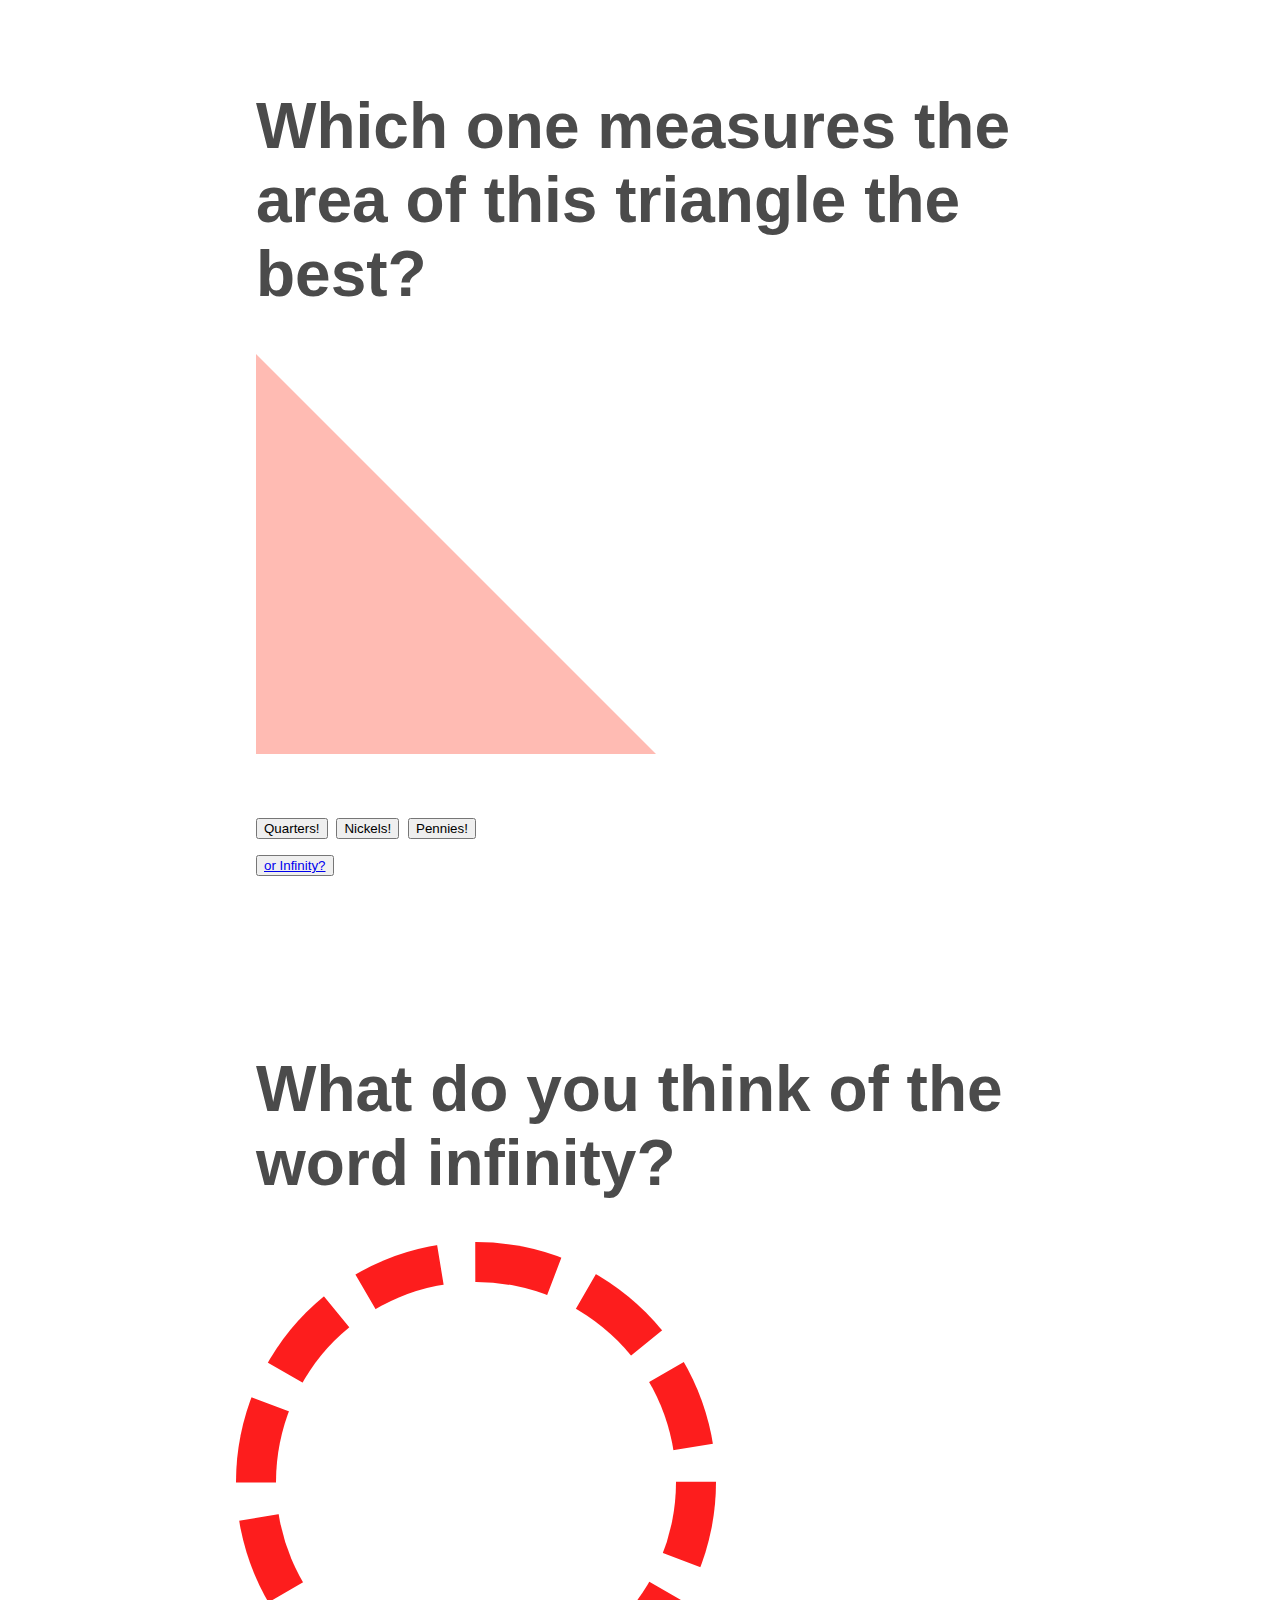
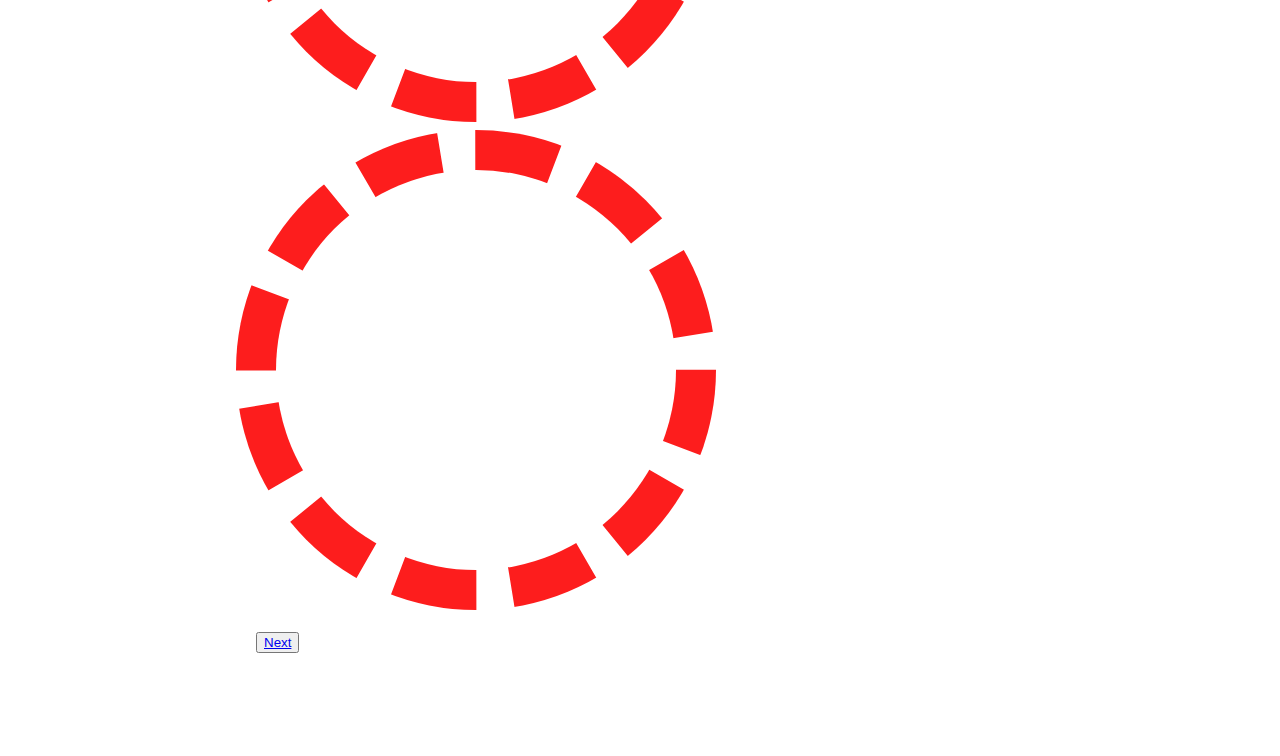
==== index.html @ 2dedaae7 "infinity" ====
<!DOCTYPE html>

<head>
    <title>Calculus for Little Kids</title>
    <link rel="stylesheet" href="style.css">
    <link rel="stylesheet" href="animation.css">
</head>

<body>
    <div id="1" class="page">
        <h1>Which one measures the area of this triangle the best?</h1>
        <div class="trisim">
            <div class="triangle"></div>
            <div id="quarters">
                <span class="quarter"></span>
                <br>
                <span class="quarter"></span>
                <span class="quarter"></span>
                <br>
                <span class="quarter"></span>
                <span class="quarter"></span>
                <span class="quarter"></span>
                <br>
                <span class="quarter"></span>
                <span class="quarter"></span>
                <span class="quarter"></span>
                <span class="quarter"></span>
            </div>
            <div id="nickels">
                <span class="nickel"></span>
                <br>
                <span class="nickel"></span>
                <span class="nickel"></span>
                <br>
                <span class="nickel"></span>
                <span class="nickel"></span>
                <span class="nickel"></span>
                <br>
                <span class="nickel"></span>
                <span class="nickel"></span>
                <span class="nickel"></span>
                <span class="nickel"></span>
                <br>
                <span class="nickel"></span>
                <span class="nickel"></span>
                <span class="nickel"></span>
                <span class="nickel"></span>
                <span class="nickel"></span>
            </div>
            <div id="pennies">
                <span class="penny"></span>
                <br>
                <span class="penny"></span>
                <span class="penny"></span>
                <br>
                <span class="penny"></span>
                <span class="penny"></span>
                <span class="penny"></span>
                <br>
                <span class="penny"></span>
                <span class="penny"></span>
                <span class="penny"></span>
                <span class="penny"></span>
                <br>
                <span class="penny"></span>
                <span class="penny"></span>
                <span class="penny"></span>
                <span class="penny"></span>
                <span class="penny"></span>
                <br>
                <span class="penny"></span>
                <span class="penny"></span>
                <span class="penny"></span>
                <span class="penny"></span>
                <span class="penny"></span>
                <span class="penny"></span>
            </div>
        </div>
        <div>
            <button onclick="quarters()">Quarters!</button>
            <button onclick="nickels()">Nickels!</button>
            <button onclick="pennies()">Pennies!</button>
        </div>
        <script>
            function quarters() {
                var x = document.getElementById("quarters");
                if (x.style.display === "none") {
                    x.style.display = "block";
                    document.getElementById("nickels").style.display = "none";
                    document.getElementById("pennies").style.display = "none";
                } else {
                    x.style.display = "none";
                }
            }
            function nickels() {
                var x = document.getElementById("nickels");
                if (x.style.display === "none") {
                    x.style.display = "block";
                    document.getElementById("quarters").style.display = "none";
                    document.getElementById("pennies").style.display = "none";
                } else {
                    x.style.display = "none";
                }
            }
            function pennies() {
                var x = document.getElementById("pennies");
                if (x.style.display === "none") {
                    x.style.display = "block";
                    document.getElementById("quarters").style.display = "none";
                    document.getElementById("nickels").style.display = "none";
                } else {
                    x.style.display = "none";
                }
            }
        </script>
        <button><a href="#2">or Infinity?</a></button>
    </div>
    <div id="2" class="page">
        <h1>What do you think of the word infinity?</h1>
        <div class="infinity">
            <div id="infinity1"></div>
            <div id="infinity2"></div>
        </div>

        <button><a href="#1">Next</a></button>
    </div>
</body>

</html>
---- style.css ----
html {
    scroll-behavior: smooth;
}

body {
    margin-left: 20%;
    margin-right: 20%;
    color: rgb(75, 75, 75);
    font-family: Calibri, sans-serif;
    font-size: xx-large;
}

.page {
    padding-top: 5%;
    padding-bottom: 12%;
}
.trisim{
    height:450px;
}
.triangle {
    width: 0px;
    height: 0px;
    border-style: solid;
    border-width: 400px 0 0 400px;
    border-color: transparent transparent transparent #ff46325e;
    z-index: 2;
    transform: rotate(0deg);
}
#quarters {
    margin-top: -400px;
    margin-left: -25px;
    display: none;
    z-index: 1;
}
.quarter {
    height: 100px;
    width: 100px;
    background: url("https://upload.wikimedia.org/wikipedia/en/0/0f/2022_Washington_quarter_obverse.jpeg");
    background-size: 100px;
    border-radius: 50%;
    display: inline-block;
}
#nickels {
    margin-top: -400px;
    margin-left: -25px;
    display: none;
    z-index: 1;
}
.nickel {
    height: 80px;
    width: 80px;
    background: url("https://upload.wikimedia.org/wikipedia/en/c/ce/US_Nickel_Obverse.jpeg");
    background-size: 80px;
    border-radius: 50%;
    display: inline-block;
}
#pennies {
    margin-top: -400px;
    margin-left: -25px;
    display: none;
    z-index: 1;
}
.penny {
    height: 62px;
    width: 62px;
    background: url("https://upload.wikimedia.org/wikipedia/commons/thumb/2/2e/US_One_Cent_Obv.png/220px-US_One_Cent_Obv.png");
    background-size: 62px;
    border-radius: 50%;
    display: inline-block;
}
#infinity1, #infinity2 {
    background-size: contain;
    border: dashed 40px;
    border-color:#fd1d1d;
    width: 400px;
    height: 400px;
    border-radius: 50%;
    margin-left: -20px;
    animation-name: spin;
    animation-duration: 2000ms;
    animation-iteration-count: infinite;
    animation-timing-function: linear; 
    display: inline-block;
    }
    @keyframes spin {
      from {
            transform:rotate(0deg);
        }
        to {
            transform:rotate(360deg);
        }
    }
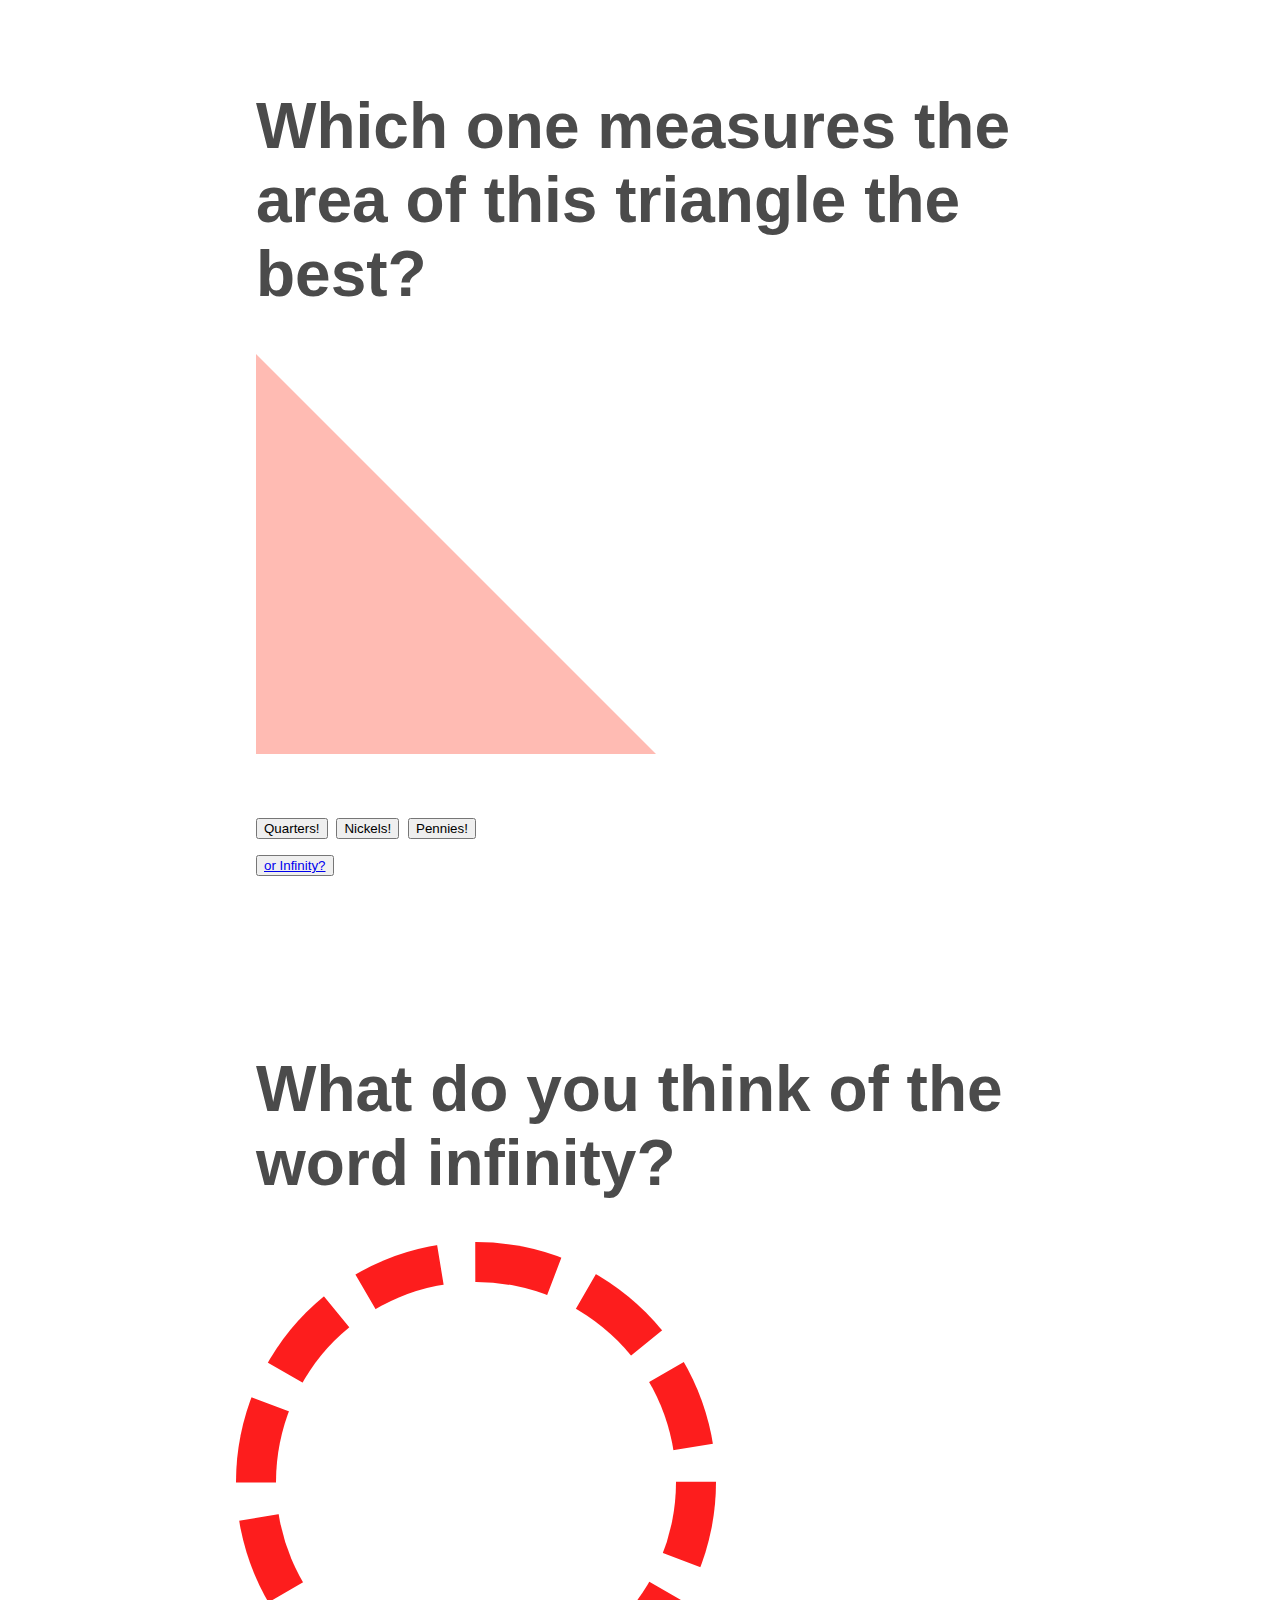
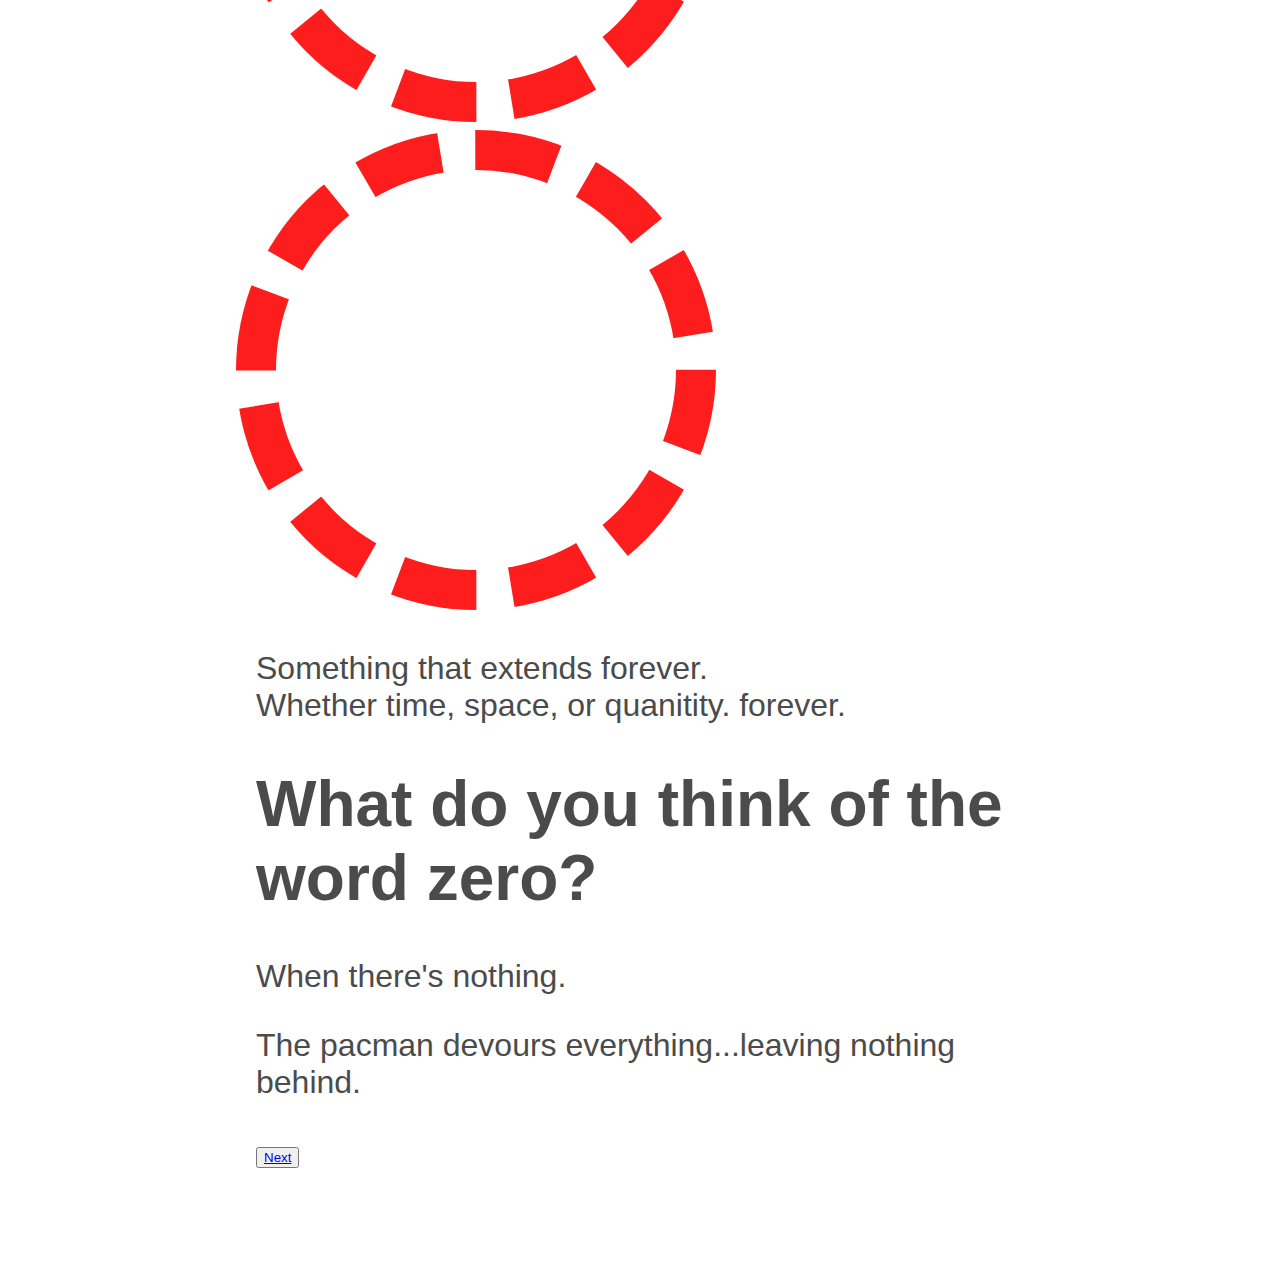
==== commit ce8cd9d9: "added other parts" ====
--- a/index.html
+++ b/index.html
@@ -3,7 +3,6 @@
 <head>
     <title>Calculus for Little Kids</title>
     <link rel="stylesheet" href="style.css">
-    <link rel="stylesheet" href="animation.css">
 </head>
 
 <body>
@@ -121,6 +120,13 @@
             <div id="infinity1"></div>
             <div id="infinity2"></div>
         </div>
+        <p>Something that extends forever.<br> Whether time, space, or quanitity. forever.</p>
+
+        <h1>What do you think of the word zero?</h1>
+        <p>When there's nothing.</p>
+        <p>The pacman devours everything...leaving nothing behind.</p>
+
+        
 
         <button><a href="#1">Next</a></button>
     </div>
--- a/style.css
+++ b/style.css
@@ -77,7 +77,7 @@
     border-radius: 50%;
     margin-left: -20px;
     animation-name: spin;
-    animation-duration: 2000ms;
+    animation-duration: 5000ms;
     animation-iteration-count: infinite;
     animation-timing-function: linear; 
     display: inline-block;
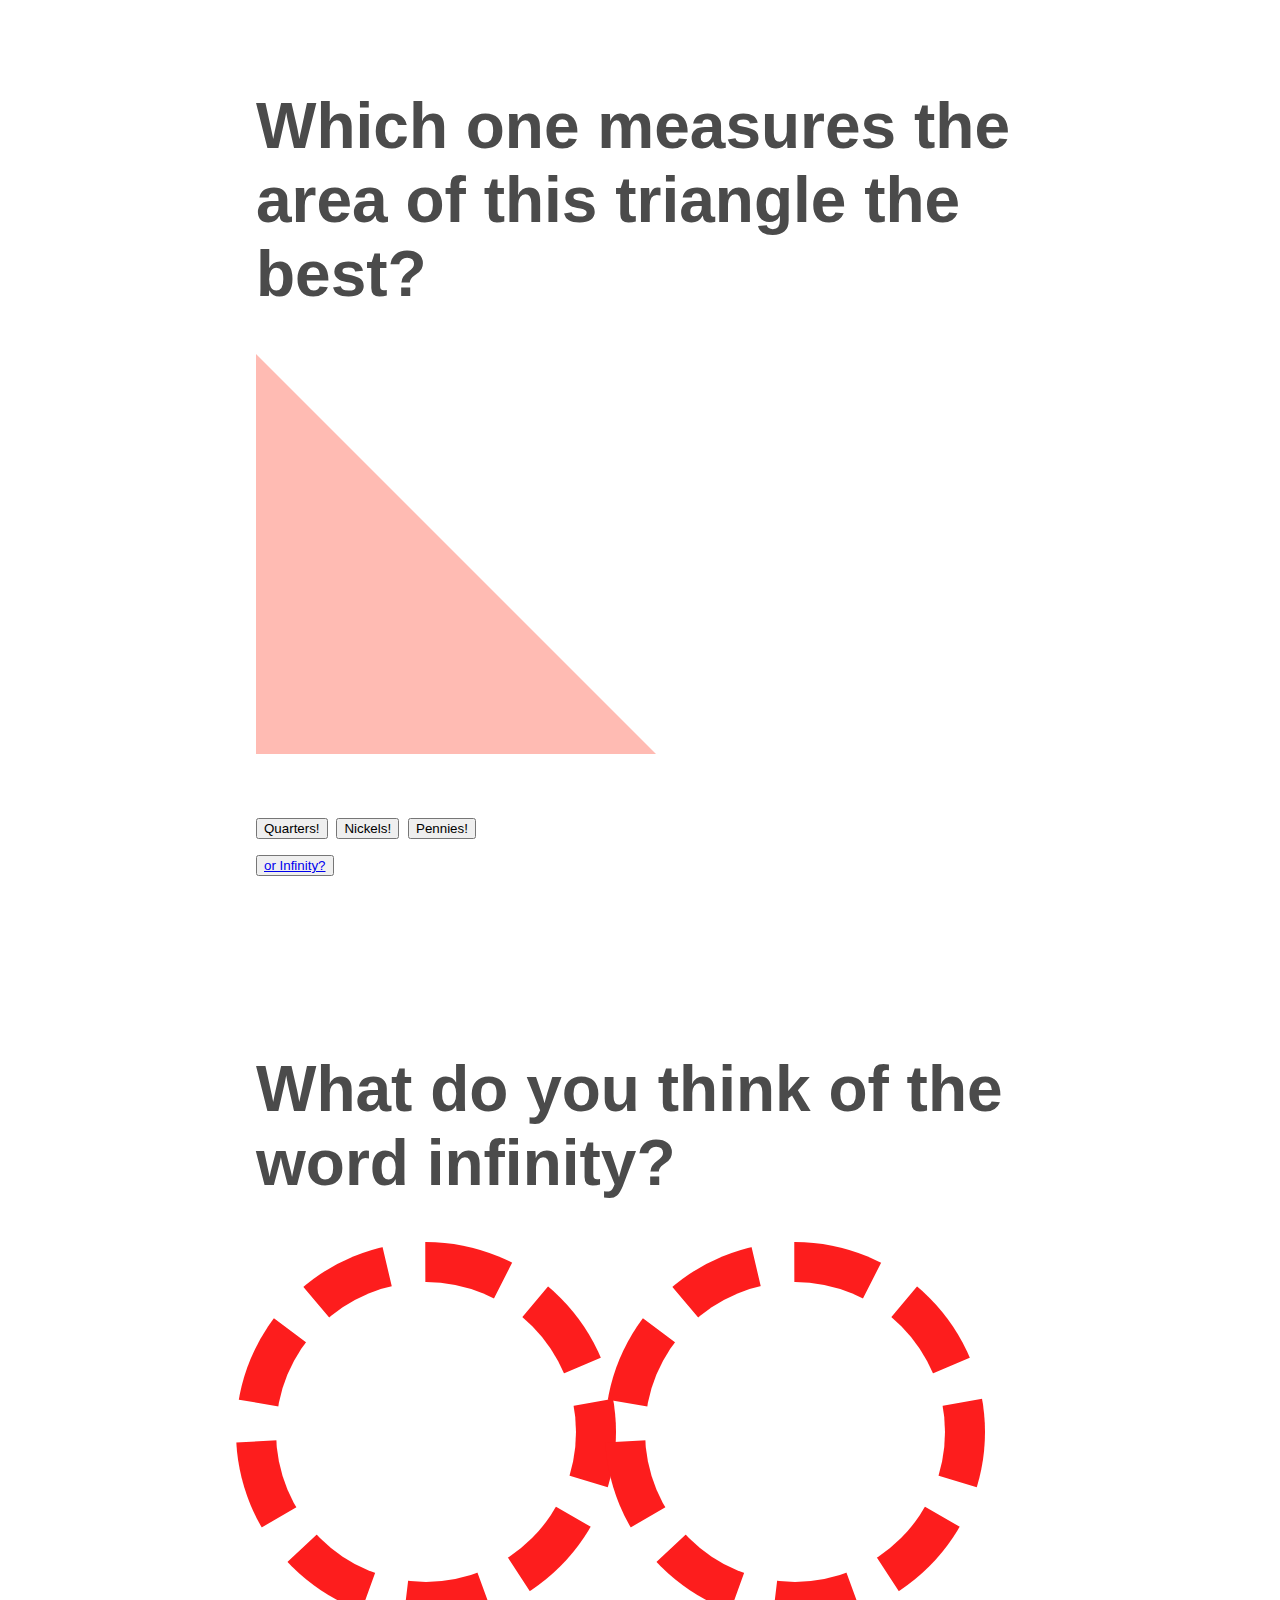
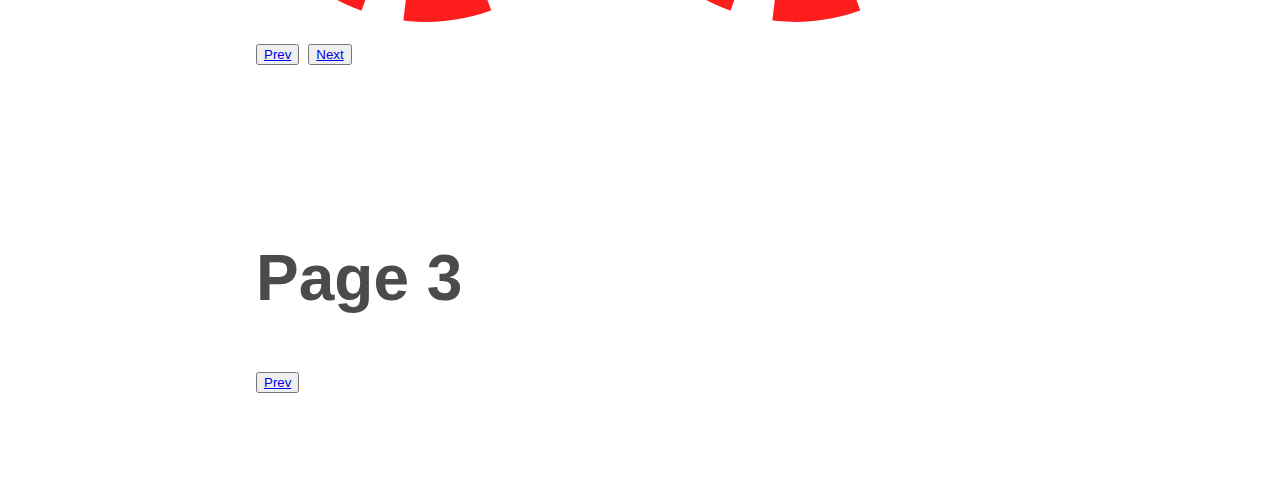
==== commit 8676af34: "idk" ====
--- a/index.html
+++ b/index.html
@@ -3,6 +3,7 @@
 <head>
     <title>Calculus for Little Kids</title>
     <link rel="stylesheet" href="style.css">
+    <link rel="stylesheet" href="animation.css">
 </head>
 
 <body>
@@ -120,15 +121,14 @@
             <div id="infinity1"></div>
             <div id="infinity2"></div>
         </div>
-        <p>Something that extends forever.<br> Whether time, space, or quanitity. forever.</p>
 
-        <h1>What do you think of the word zero?</h1>
-        <p>When there's nothing.</p>
-        <p>The pacman devours everything...leaving nothing behind.</p>
+        <button><a href="#1">Prev</a></button>
+        <button><a href="#3">Next</a></button>
+    </div>
+    <div id="3" class="page">
+        <h1>Page 3</h1>
 
-        
-
-        <button><a href="#1">Next</a></button>
+        <button><a href="#2">Prev</a></button>
     </div>
 </body>
 
--- a/style.css
+++ b/style.css
@@ -72,12 +72,12 @@
     background-size: contain;
     border: dashed 40px;
     border-color:#fd1d1d;
-    width: 400px;
-    height: 400px;
+    width: 300px;
+    height: 300px;
     border-radius: 50%;
     margin-left: -20px;
     animation-name: spin;
-    animation-duration: 5000ms;
+    animation-duration: 2000ms;
     animation-iteration-count: infinite;
     animation-timing-function: linear; 
     display: inline-block;
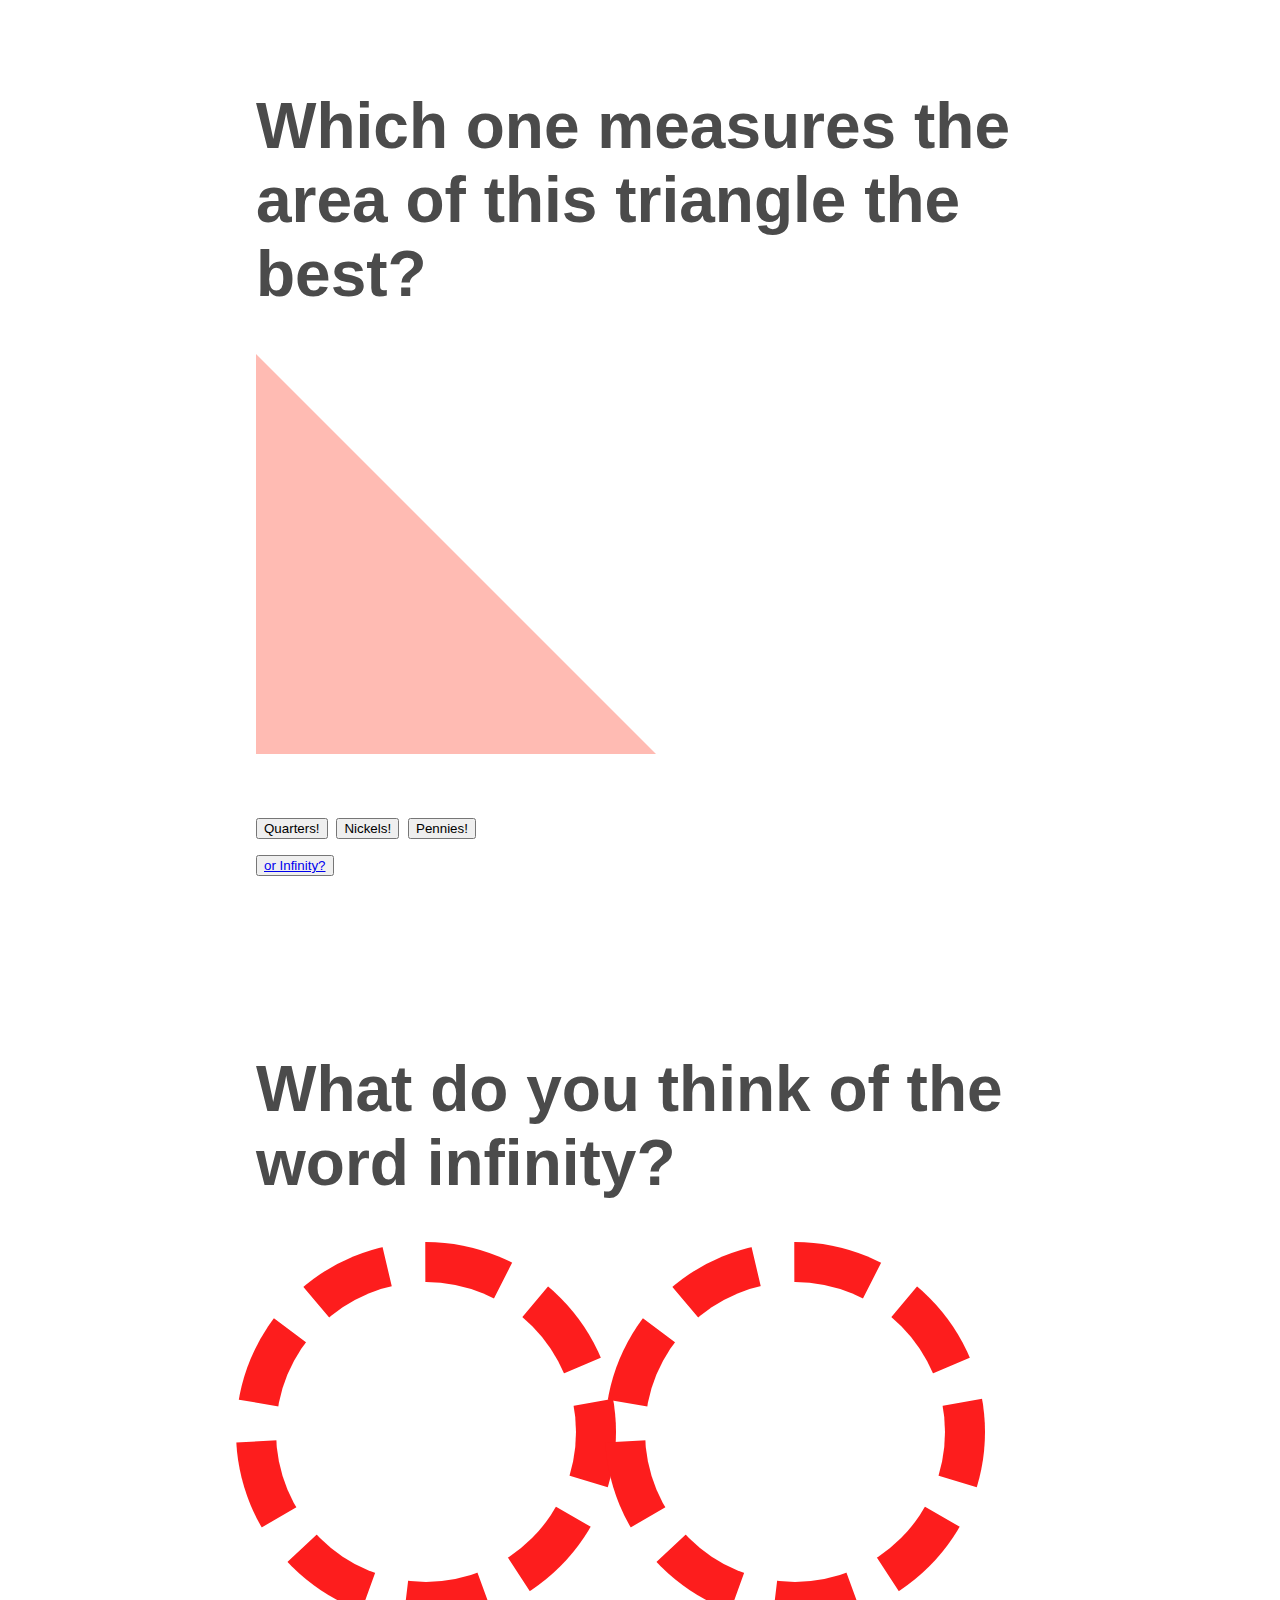
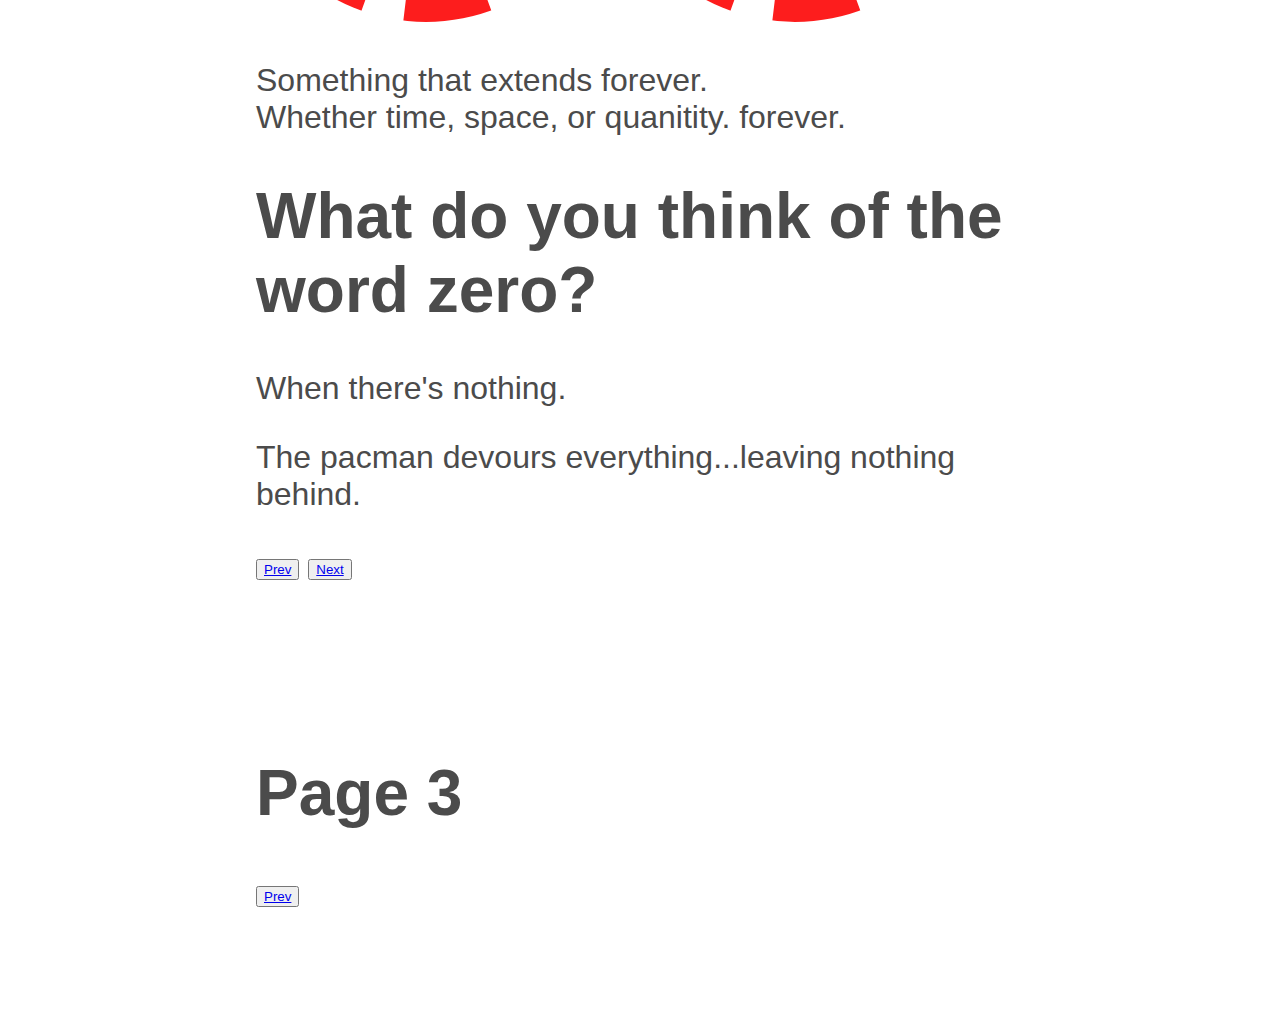
==== commit e756f214: "Merge branch 'main' of https://github.com/yushayusha/tamuhack2024" ====
--- a/index.html
+++ b/index.html
@@ -3,7 +3,6 @@
 <head>
     <title>Calculus for Little Kids</title>
     <link rel="stylesheet" href="style.css">
-    <link rel="stylesheet" href="animation.css">
 </head>
 
 <body>
@@ -121,6 +120,13 @@
             <div id="infinity1"></div>
             <div id="infinity2"></div>
         </div>
+        <p>Something that extends forever.<br> Whether time, space, or quanitity. forever.</p>
+
+        <h1>What do you think of the word zero?</h1>
+        <p>When there's nothing.</p>
+        <p>The pacman devours everything...leaving nothing behind.</p>
+
+        
 
         <button><a href="#1">Prev</a></button>
         <button><a href="#3">Next</a></button>
--- a/style.css
+++ b/style.css
@@ -77,7 +77,7 @@
     border-radius: 50%;
     margin-left: -20px;
     animation-name: spin;
-    animation-duration: 2000ms;
+    animation-duration: 5000ms;
     animation-iteration-count: infinite;
     animation-timing-function: linear; 
     display: inline-block;
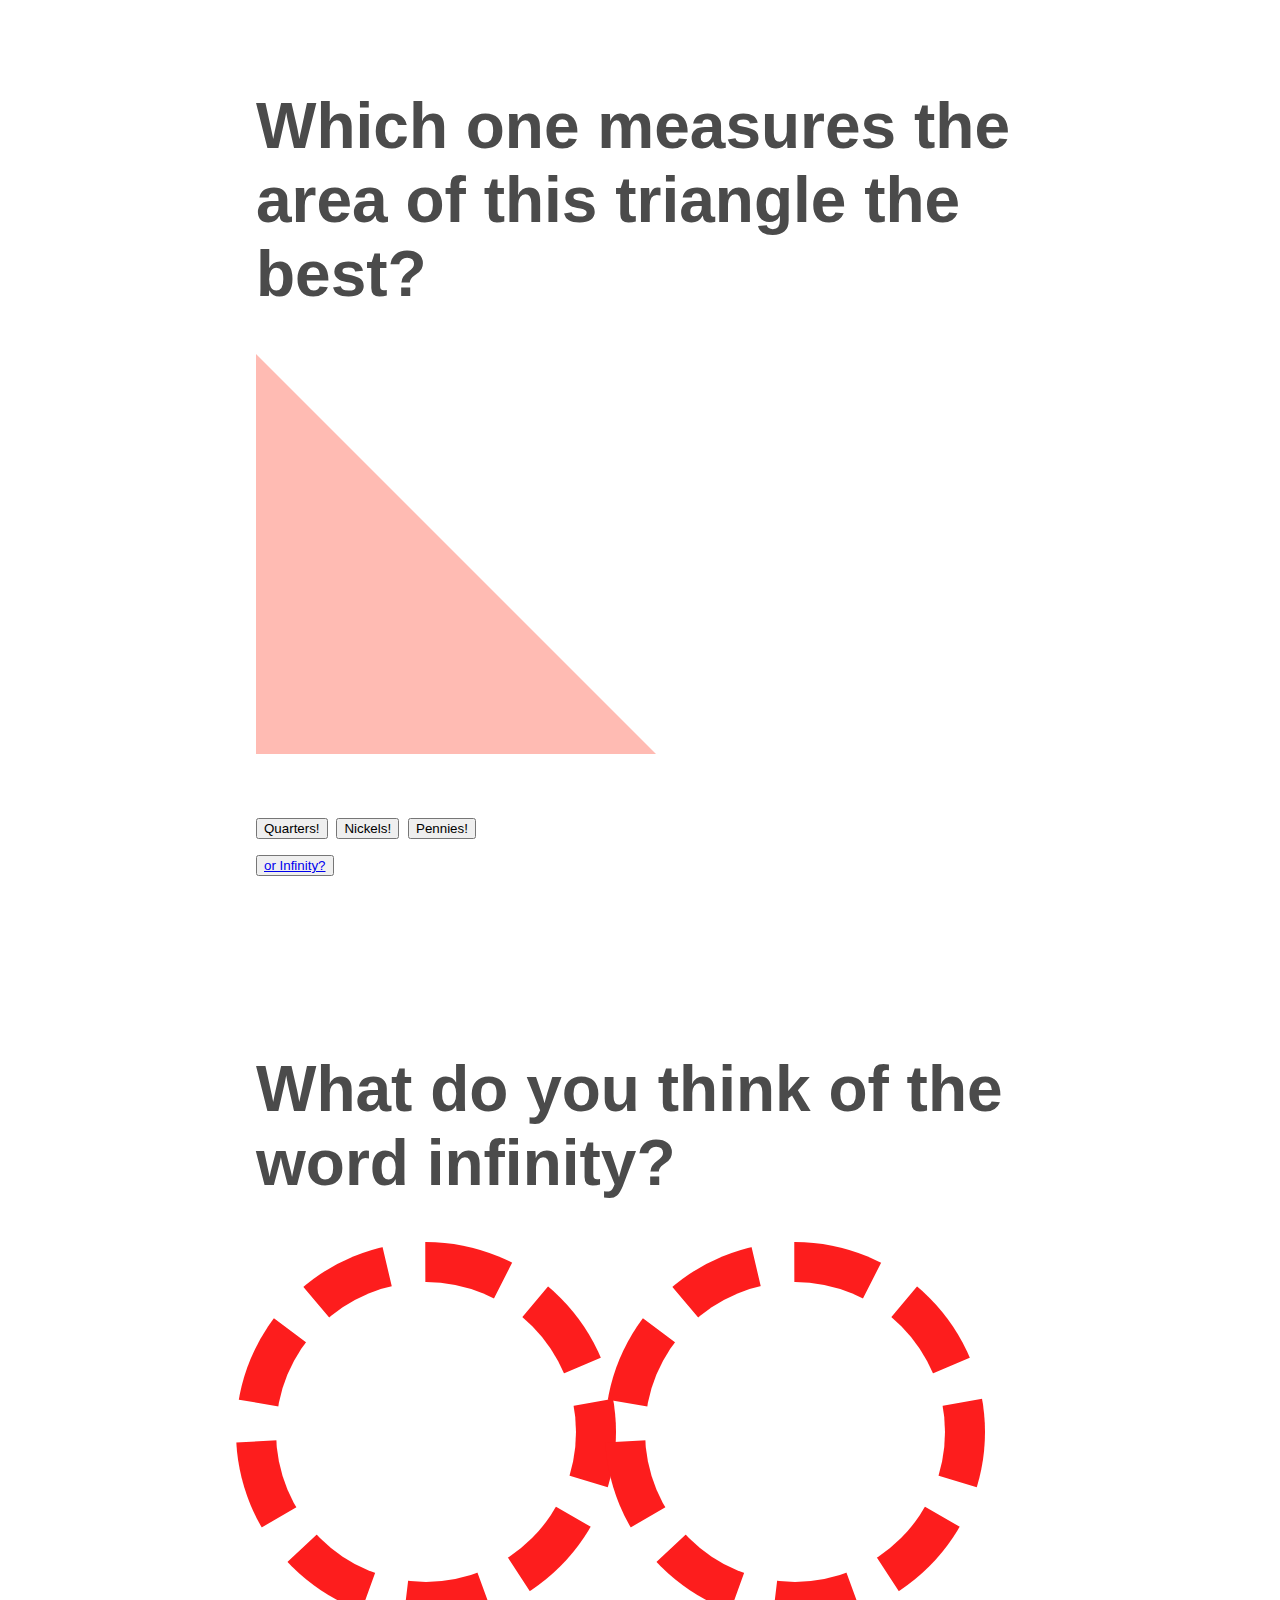
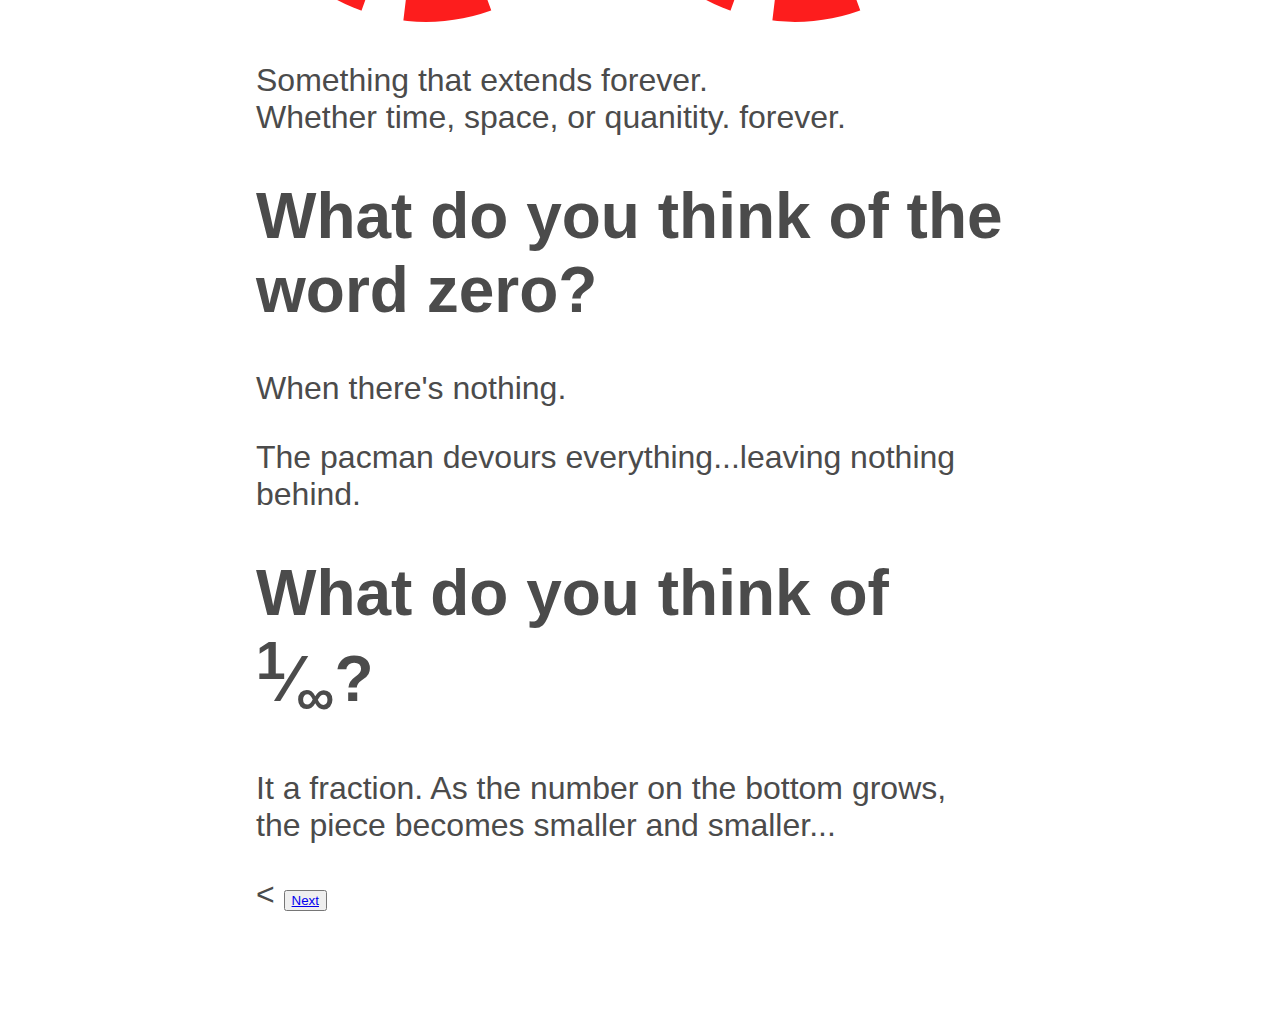
==== commit 12ea3cd4: "eee" ====
--- a/index.html
+++ b/index.html
@@ -126,15 +126,11 @@
         <p>When there's nothing.</p>
         <p>The pacman devours everything...leaving nothing behind.</p>
 
-        
+        <h1>What do you think of <sup>1</sup>&frasl;<sub><span>&#8734;</span></sub>?</h1>
+        <p>It a fraction. As the number on the bottom grows, <br> the piece becomes smaller and smaller...</p>
+        <
 
-        <button><a href="#1">Prev</a></button>
-        <button><a href="#3">Next</a></button>
-    </div>
-    <div id="3" class="page">
-        <h1>Page 3</h1>
-
-        <button><a href="#2">Prev</a></button>
+        <button><a href="#1">Next</a></button>
     </div>
 </body>
 
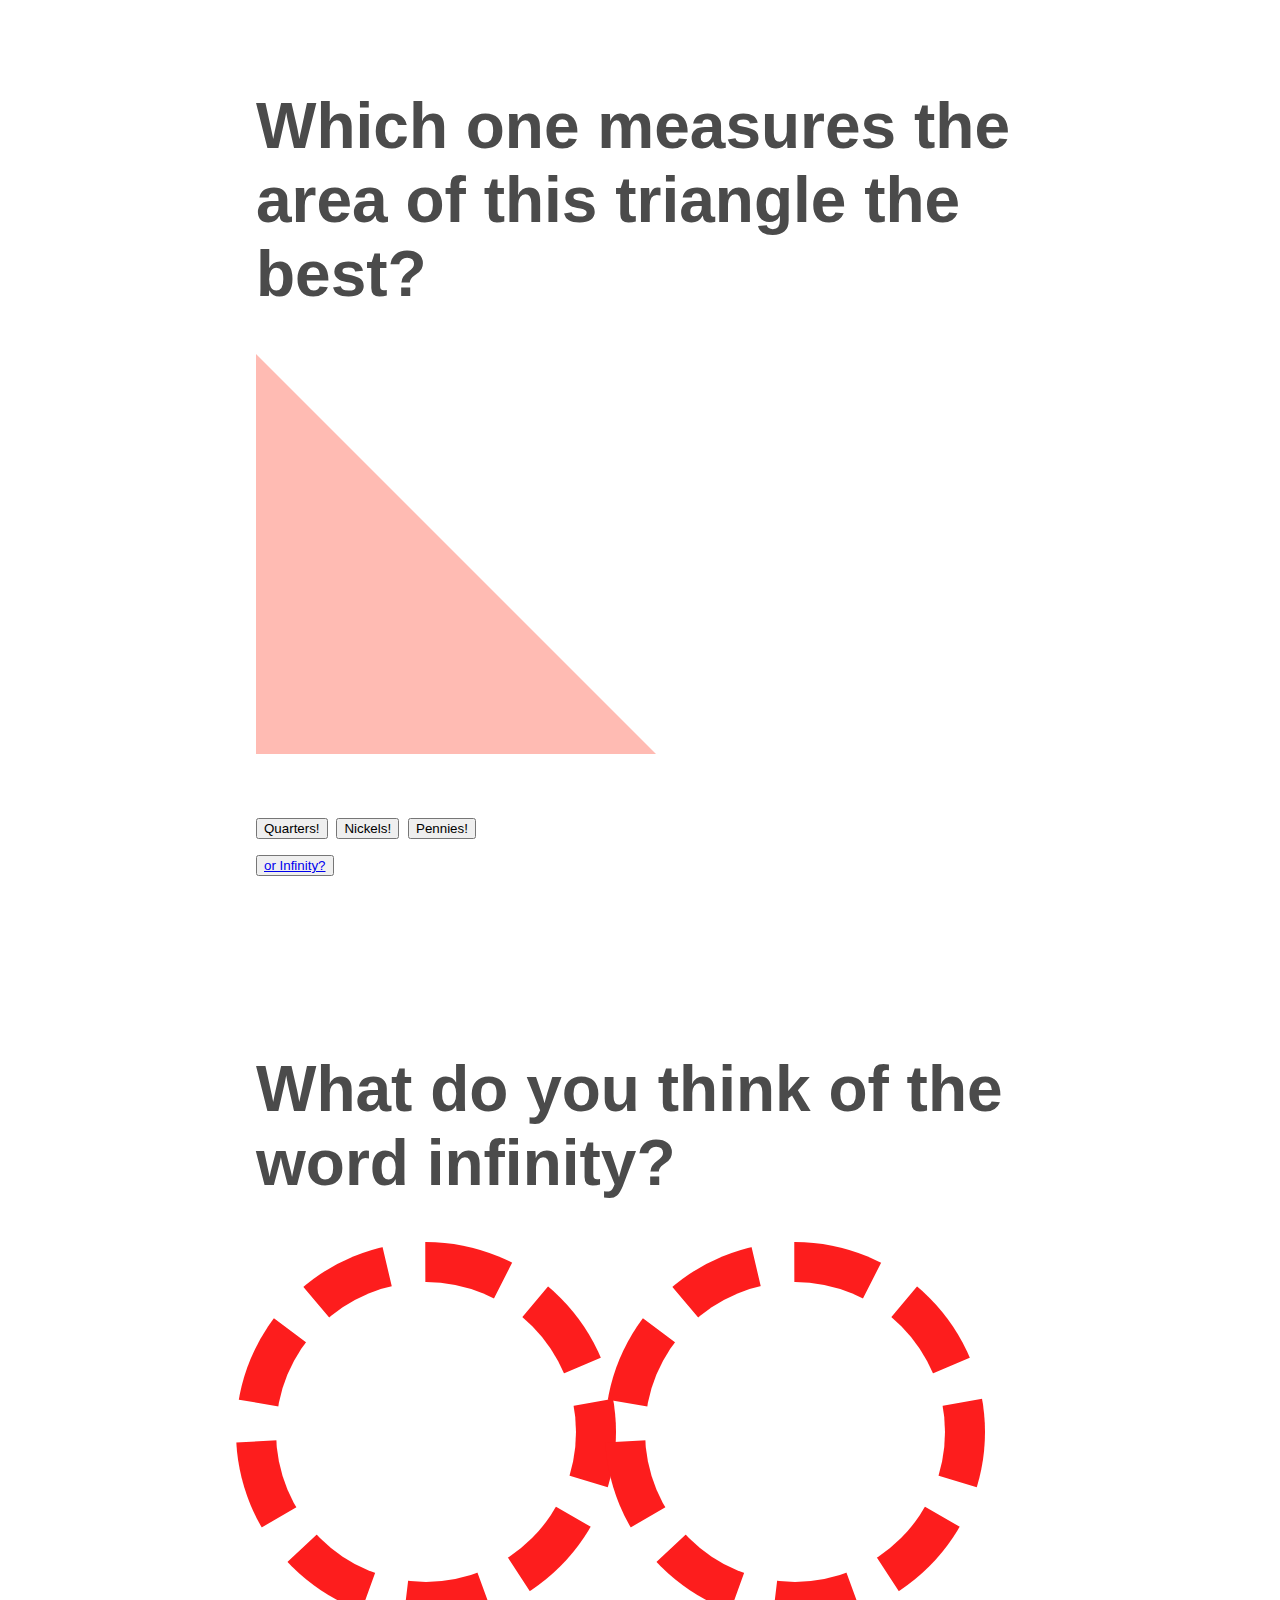
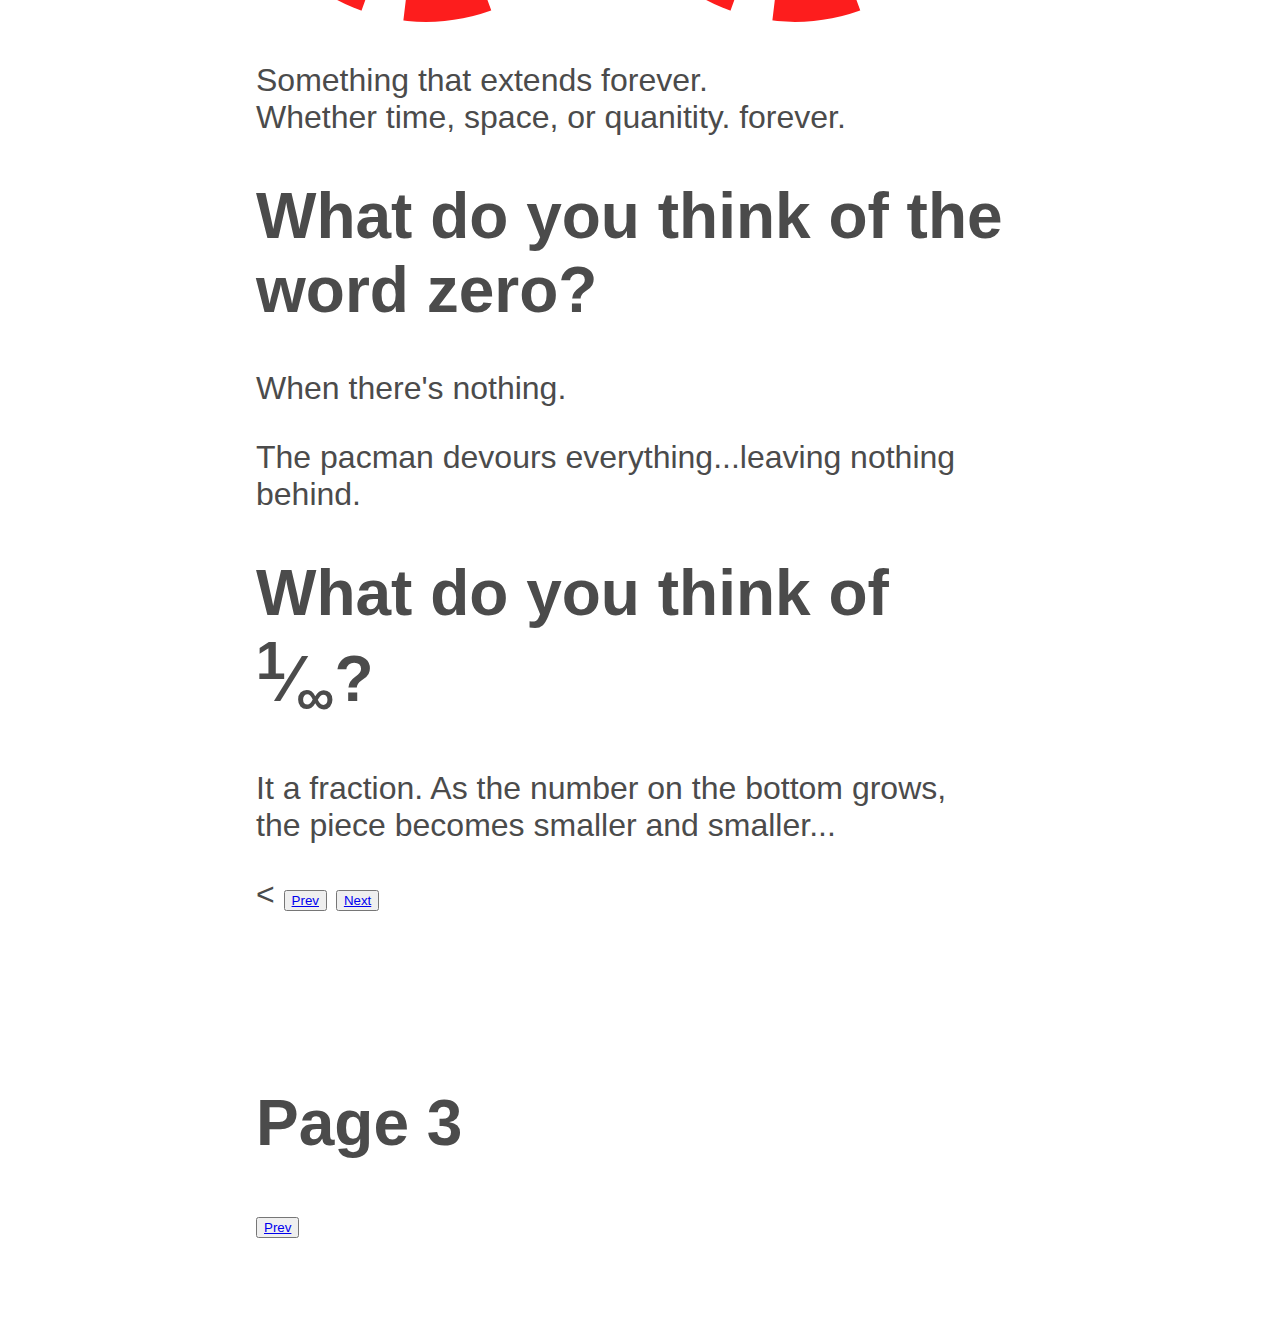
==== commit 2b3f03b0: "Merge branch 'main' of https://github.com/yushayusha/tamuhack2024" ====
--- a/index.html
+++ b/index.html
@@ -130,7 +130,13 @@
         <p>It a fraction. As the number on the bottom grows, <br> the piece becomes smaller and smaller...</p>
         <
 
-        <button><a href="#1">Next</a></button>
+        <button><a href="#1">Prev</a></button>
+        <button><a href="#3">Next</a></button>
+    </div>
+    <div id="3" class="page">
+        <h1>Page 3</h1>
+
+        <button><a href="#2">Prev</a></button>
     </div>
 </body>
 
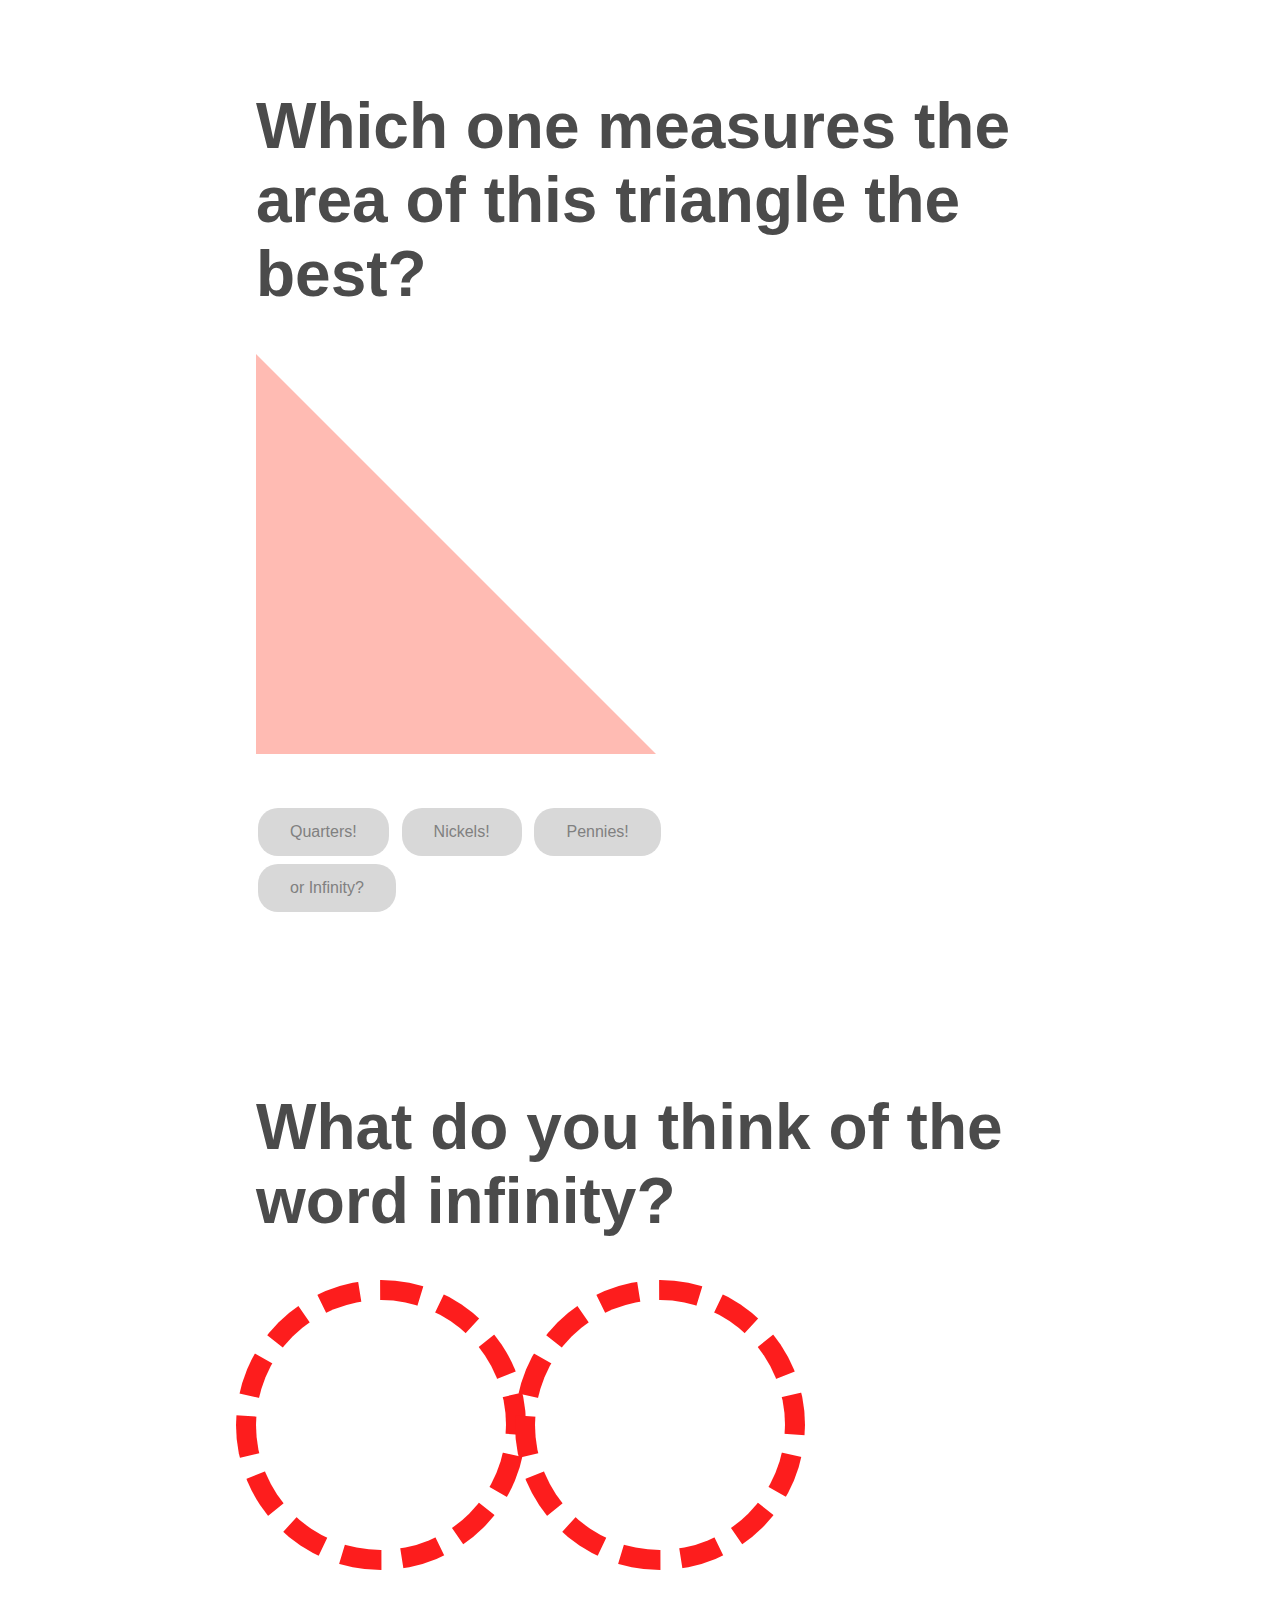
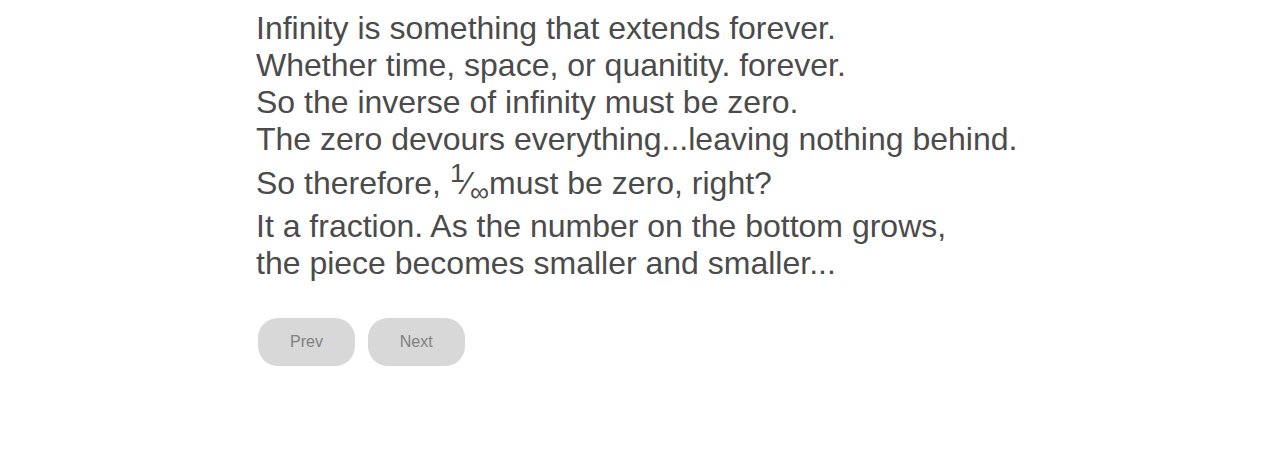
==== commit 1b55661f: "revised page 2" ====
--- a/index.html
+++ b/index.html
@@ -120,23 +120,13 @@
             <div id="infinity1"></div>
             <div id="infinity2"></div>
         </div>
-        <p>Something that extends forever.<br> Whether time, space, or quanitity. forever.</p>
-
-        <h1>What do you think of the word zero?</h1>
-        <p>When there's nothing.</p>
-        <p>The pacman devours everything...leaving nothing behind.</p>
-
-        <h1>What do you think of <sup>1</sup>&frasl;<sub><span>&#8734;</span></sub>?</h1>
-        <p>It a fraction. As the number on the bottom grows, <br> the piece becomes smaller and smaller...</p>
-        <
-
+        <p>Infinity is something that extends forever.<br> Whether time, space, or quanitity. forever.
+        <br>So the inverse of infinity must be zero.
+        <br>The zero devours everything...leaving nothing behind.<br>So therefore,
+            <sup>1</sup>&frasl;<sub><span>&#8734;</span></sub>must be zero, right?<br>
+        It a fraction. As the number on the bottom grows, <br> the piece becomes smaller and smaller...</p>
         <button><a href="#1">Prev</a></button>
         <button><a href="#3">Next</a></button>
-    </div>
-    <div id="3" class="page">
-        <h1>Page 3</h1>
-
-        <button><a href="#2">Prev</a></button>
     </div>
 </body>
 
--- a/style.css
+++ b/style.css
@@ -10,13 +10,36 @@
     font-size: xx-large;
 }
 
+button {
+    background-color: #d8d8d8;
+    border: none;
+    color: white;
+    padding: 15px 32px;
+    text-align: center;
+    text-decoration: none;
+    display: inline-block;
+    font-size: 16px;
+    margin: 4px 2px;
+    border-radius: 20px;
+    cursor:pointer;
+    color: gray;
+}
+
+
+a {
+    text-decoration: none;
+    color: gray;
+}
+
 .page {
     padding-top: 5%;
     padding-bottom: 12%;
 }
-.trisim{
-    height:450px;
+
+.trisim {
+    height: 450px;
 }
+
 .triangle {
     width: 0px;
     height: 0px;
@@ -26,12 +49,14 @@
     z-index: 2;
     transform: rotate(0deg);
 }
+
 #quarters {
     margin-top: -400px;
     margin-left: -25px;
     display: none;
     z-index: 1;
 }
+
 .quarter {
     height: 100px;
     width: 100px;
@@ -40,12 +65,14 @@
     border-radius: 50%;
     display: inline-block;
 }
+
 #nickels {
     margin-top: -400px;
     margin-left: -25px;
     display: none;
     z-index: 1;
 }
+
 .nickel {
     height: 80px;
     width: 80px;
@@ -54,12 +81,14 @@
     border-radius: 50%;
     display: inline-block;
 }
+
 #pennies {
     margin-top: -400px;
     margin-left: -25px;
     display: none;
     z-index: 1;
 }
+
 .penny {
     height: 62px;
     width: 62px;
@@ -68,25 +97,29 @@
     border-radius: 50%;
     display: inline-block;
 }
-#infinity1, #infinity2 {
+
+#infinity1,
+#infinity2 {
     background-size: contain;
-    border: dashed 40px;
-    border-color:#fd1d1d;
-    width: 300px;
-    height: 300px;
+    border: dashed 20px;
+    border-color: #fd1d1d;
+    width: 250px;
+    height: 250px;
     border-radius: 50%;
     margin-left: -20px;
     animation-name: spin;
     animation-duration: 5000ms;
     animation-iteration-count: infinite;
-    animation-timing-function: linear; 
+    animation-timing-function: linear;
     display: inline-block;
+}
+
+@keyframes spin {
+    from {
+        transform: rotate(0deg);
     }
-    @keyframes spin {
-      from {
-            transform:rotate(0deg);
-        }
-        to {
-            transform:rotate(360deg);
-        }
-    }+
+    to {
+        transform: rotate(360deg);
+    }
+}